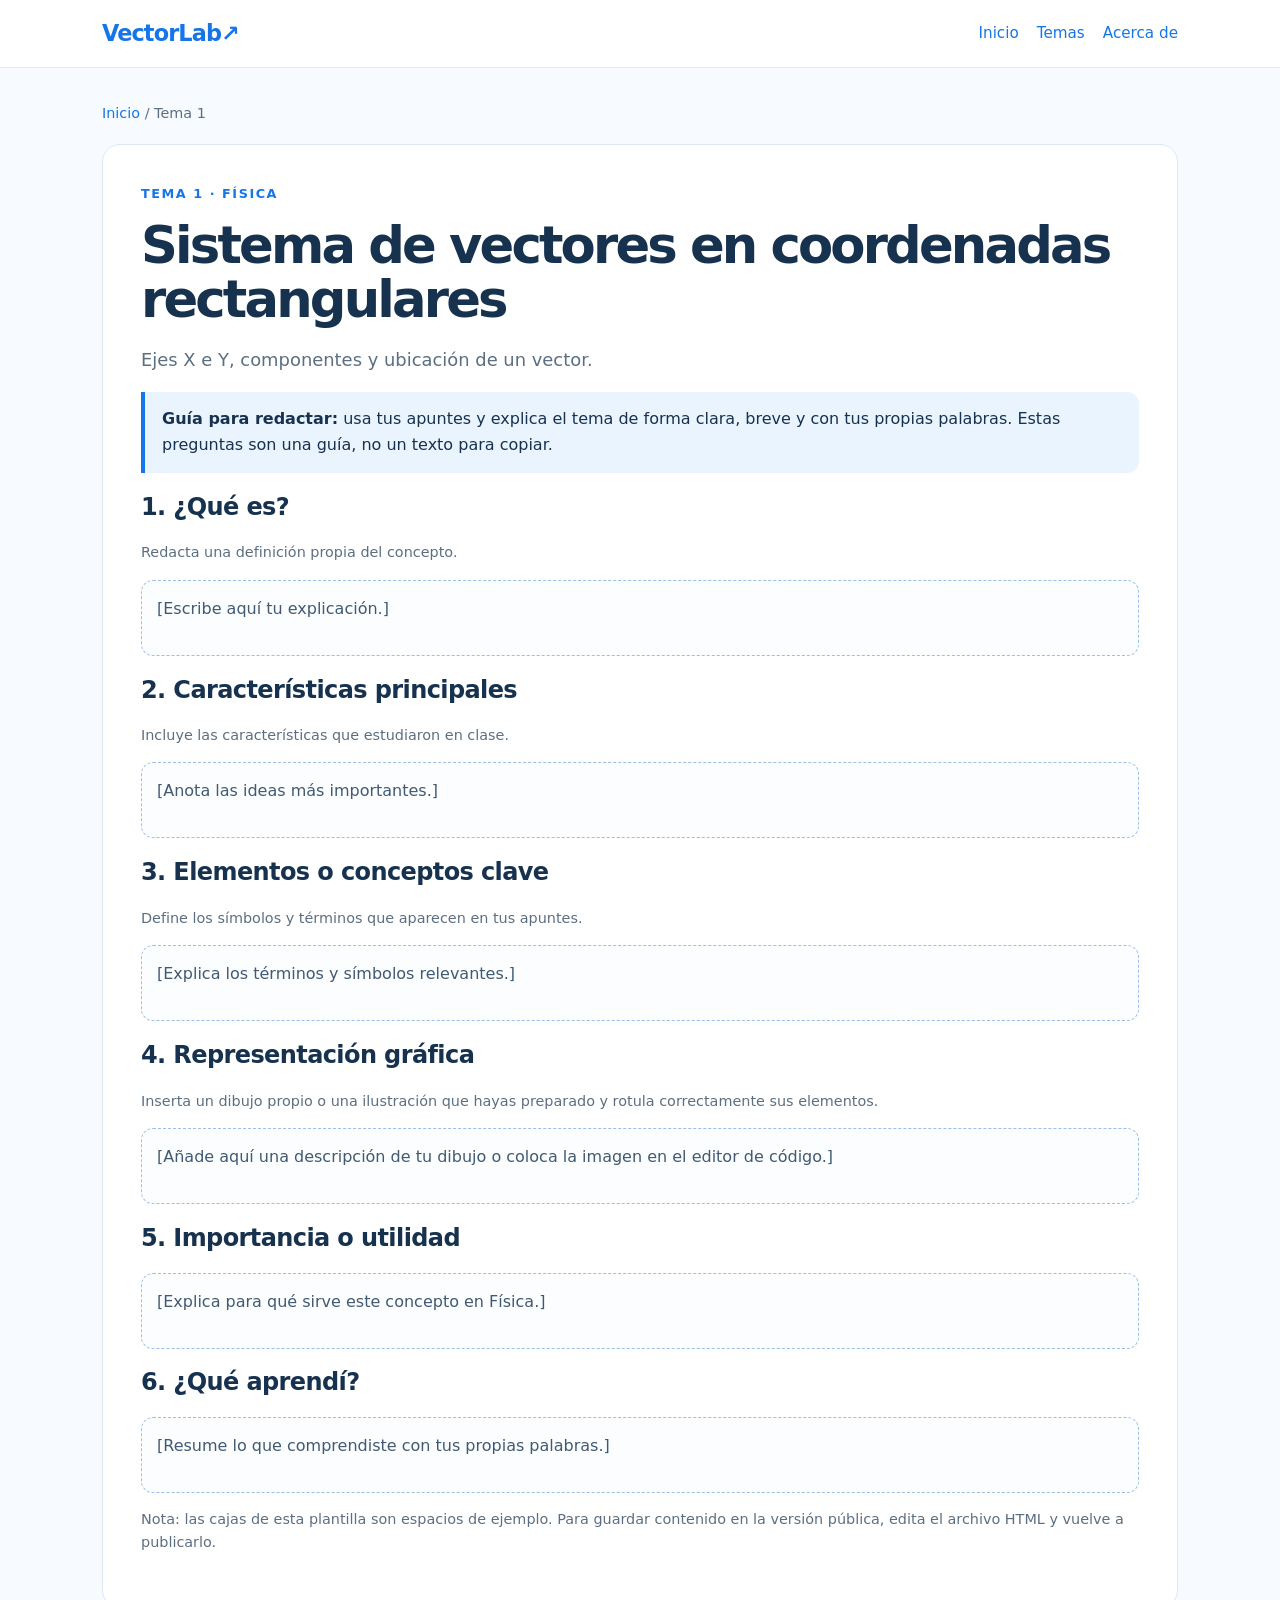
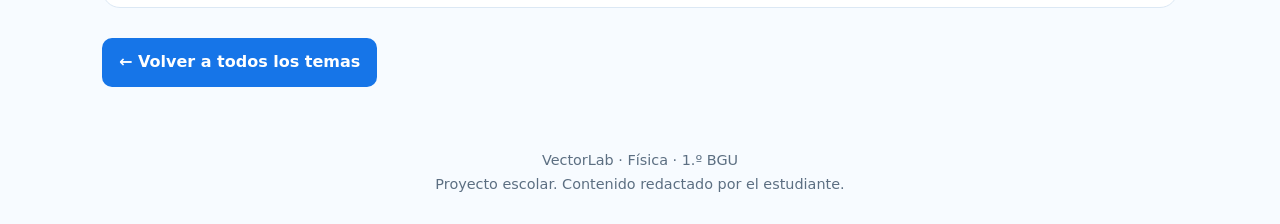
==== tema1-rectangulares.html @ b000e473 "Add files via upload" ====
<!doctype html><html lang="es"><head><meta charset="utf-8"><meta name="viewport" content="width=device-width, initial-scale=1"><title>Sistema de vectores en coordenadas rectangulares | VectorLab</title><link rel="stylesheet" href="estilos.css"></head><body><header><div class="nav"><a class="logo" href="index.html">VectorLab<span aria-hidden="true">↗</span></a><nav><a href="index.html">Inicio</a><a href="index.html#temas">Temas</a><a href="acerca.html">Acerca de</a></nav></div></header><main><div class="breadcrumb"><a href="index.html">Inicio</a> / Tema 1</div><section class="panel"><div class="kicker">Tema 1 · Física</div><h1 style="font-size:clamp(2rem,5vw,3.2rem)">Sistema de vectores en coordenadas rectangulares</h1><p class="lead">Ejes X e Y, componentes y ubicación de un vector.</p><div class="prompt"><strong>Guía para redactar:</strong> usa tus apuntes y explica el tema de forma clara, breve y con tus propias palabras. Estas preguntas son una guía, no un texto para copiar.</div><h2>1. ¿Qué es?</h2><p class="small">Redacta una definición propia del concepto.</p><div class="editable" contenteditable="true">[Escribe aquí tu explicación.]</div><h2>2. Características principales</h2><p class="small">Incluye las características que estudiaron en clase.</p><div class="editable" contenteditable="true">[Anota las ideas más importantes.]</div><h2>3. Elementos o conceptos clave</h2><p class="small">Define los símbolos y términos que aparecen en tus apuntes.</p><div class="editable" contenteditable="true">[Explica los términos y símbolos relevantes.]</div><h2>4. Representación gráfica</h2><p class="small">Inserta un dibujo propio o una ilustración que hayas preparado y rotula correctamente sus elementos.</p><div class="editable" contenteditable="true">[Añade aquí una descripción de tu dibujo o coloca la imagen en el editor de código.]</div><h2>5. Importancia o utilidad</h2><div class="editable" contenteditable="true">[Explica para qué sirve este concepto en Física.]</div><h2>6. ¿Qué aprendí?</h2><div class="editable" contenteditable="true">[Resume lo que comprendiste con tus propias palabras.]</div><p class="small">Nota: las cajas de esta plantilla son espacios de ejemplo. Para guardar contenido en la versión pública, edita el archivo HTML y vuelve a publicarlo.</p></section><p><a class="button" href="index.html">← Volver a todos los temas</a></p></main><footer>VectorLab · Física · 1.º BGU<br><span class="small">Proyecto escolar. Contenido redactado por el estudiante.</span></footer></body></html>
---- estilos.css ----
:root{--blue:#1675e8;--blue2:#eaf4ff;--ink:#17324f;--muted:#5c6f82;--line:#dce8f4;--white:#fff}
*{box-sizing:border-box}
body{margin:0;font-family:Inter,system-ui,-apple-system,Segoe UI,Roboto,Arial,sans-serif;color:var(--ink);background:#f7fbff;line-height:1.65}
a{color:var(--blue);text-decoration:none}
a:hover{text-decoration:underline}
header{background:white;border-bottom:1px solid var(--line);position:sticky;top:0;z-index:5}
.nav{max-width:1120px;margin:auto;padding:15px 22px;display:flex;align-items:center;justify-content:space-between;gap:16px}
.logo{font-size:1.4rem;font-weight:800;letter-spacing:-.04em;color:var(--blue)}
nav{display:flex;gap:18px;flex-wrap:wrap;font-size:.95rem}
main{max-width:1120px;margin:34px auto;padding:0 22px}
.hero{display:grid;grid-template-columns:1.2fr .8fr;gap:26px;align-items:center;background:white;border:1px solid var(--line);border-radius:22px;padding:clamp(24px,5vw,58px);box-shadow:0 12px 35px #164b7a0a}
.kicker{color:var(--blue);font-weight:750;text-transform:uppercase;letter-spacing:.12em;font-size:.8rem}
h1{font-size:clamp(2.4rem,6vw,4.2rem);line-height:1.05;letter-spacing:-.055em;margin:.3em 0}
h2{line-height:1.2;letter-spacing:-.025em}
.lead{font-size:1.12rem;color:var(--muted);max-width:620px}
.button{display:inline-block;background:var(--blue);color:white;padding:11px 17px;border-radius:10px;font-weight:700;margin-top:10px}
.button:hover{background:#0e5fc2;text-decoration:none}
.vector-art{width:100%;max-width:350px;margin:auto;display:block}
.section-title{margin:42px 0 15px}
.grid{display:grid;grid-template-columns:repeat(3,minmax(0,1fr));gap:16px}
.topic{background:white;border:1px solid var(--line);border-radius:16px;padding:21px;display:flex;flex-direction:column;min-height:230px}
.num{display:grid;place-items:center;width:34px;height:34px;background:var(--blue2);color:var(--blue);border-radius:10px;font-weight:800}
.topic h3{margin:14px 0 8px;line-height:1.25}
.topic p{color:var(--muted);margin:0 0 14px;font-size:.95rem}
.topic a{margin-top:auto;font-weight:750}
.panel{background:white;border:1px solid var(--line);border-radius:18px;padding:clamp(22px,4vw,38px);margin-bottom:20px}
.breadcrumb{font-size:.9rem;color:var(--muted);margin-bottom:18px}
.prompt{background:var(--blue2);border-left:4px solid var(--blue);padding:14px 17px;border-radius:0 12px 12px 0;margin:15px 0}
.editable{border:1px dashed #9bbfe8;background:#fbfdff;border-radius:12px;padding:15px;min-height:76px;color:#415a72}
.editable:focus{outline:2px solid #9ccaff}
.label{font-size:.82rem;text-transform:uppercase;letter-spacing:.07em;color:var(--blue);font-weight:800;margin:18px 0 8px}
footer{text-align:center;padding:28px 20px;color:var(--muted);font-size:.9rem}
.small{font-size:.9rem;color:var(--muted)}
@media(max-width:760px){.hero{grid-template-columns:1fr}.vector-art{max-width:240px}.grid{grid-template-columns:1fr}.nav{align-items:flex-start;flex-direction:column}main{margin-top:20px}}
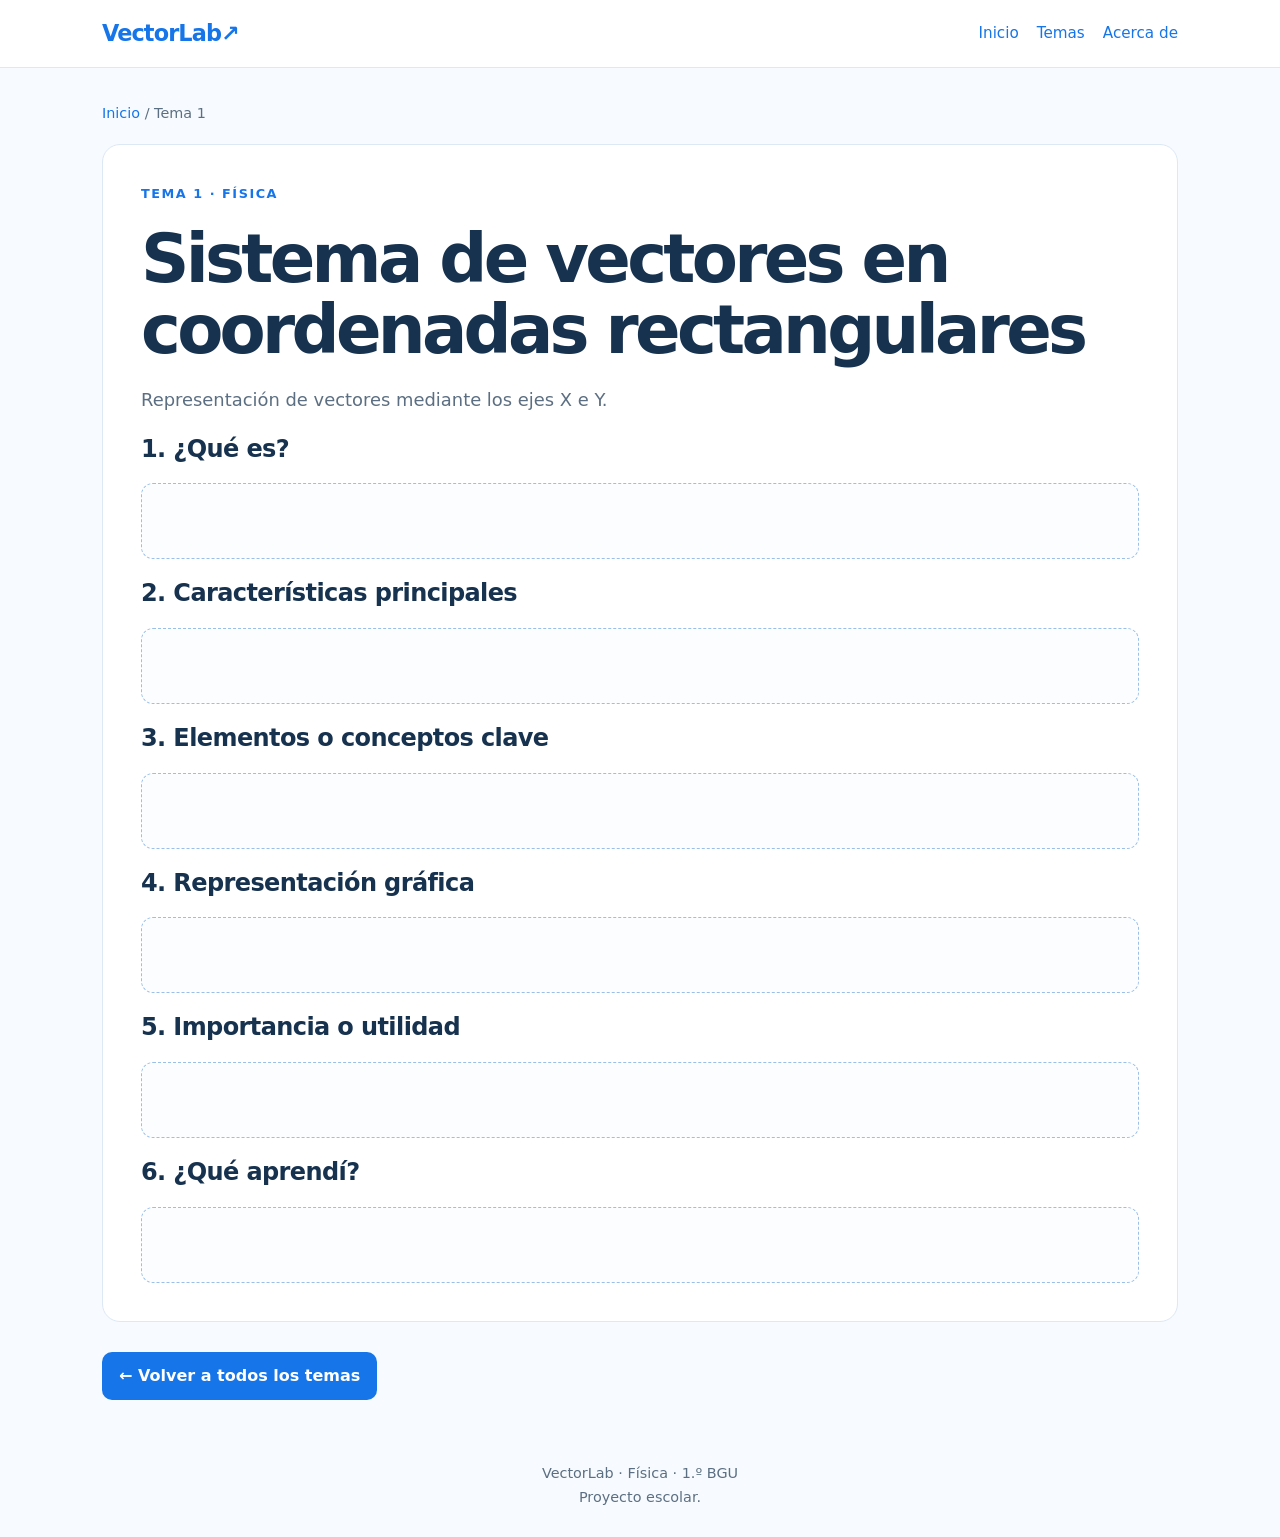
==== commit b5b76666: "Update tema1-rectangulares.html" ====
--- a/tema1-rectangulares.html
+++ b/tema1-rectangulares.html
@@ -1 +1,37 @@
-<!doctype html><html lang="es"><head><meta charset="utf-8"><meta name="viewport" content="width=device-width, initial-scale=1"><title>Sistema de vectores en coordenadas rectangulares | VectorLab</title><link rel="stylesheet" href="estilos.css"></head><body><header><div class="nav"><a class="logo" href="index.html">VectorLab<span aria-hidden="true">↗</span></a><nav><a href="index.html">Inicio</a><a href="index.html#temas">Temas</a><a href="acerca.html">Acerca de</a></nav></div></header><main><div class="breadcrumb"><a href="index.html">Inicio</a> / Tema 1</div><section class="panel"><div class="kicker">Tema 1 · Física</div><h1 style="font-size:clamp(2rem,5vw,3.2rem)">Sistema de vectores en coordenadas rectangulares</h1><p class="lead">Ejes X e Y, componentes y ubicación de un vector.</p><div class="prompt"><strong>Guía para redactar:</strong> usa tus apuntes y explica el tema de forma clara, breve y con tus propias palabras. Estas preguntas son una guía, no un texto para copiar.</div><h2>1. ¿Qué es?</h2><p class="small">Redacta una definición propia del concepto.</p><div class="editable" contenteditable="true">[Escribe aquí tu explicación.]</div><h2>2. Características principales</h2><p class="small">Incluye las características que estudiaron en clase.</p><div class="editable" contenteditable="true">[Anota las ideas más importantes.]</div><h2>3. Elementos o conceptos clave</h2><p class="small">Define los símbolos y términos que aparecen en tus apuntes.</p><div class="editable" contenteditable="true">[Explica los términos y símbolos relevantes.]</div><h2>4. Representación gráfica</h2><p class="small">Inserta un dibujo propio o una ilustración que hayas preparado y rotula correctamente sus elementos.</p><div class="editable" contenteditable="true">[Añade aquí una descripción de tu dibujo o coloca la imagen en el editor de código.]</div><h2>5. Importancia o utilidad</h2><div class="editable" contenteditable="true">[Explica para qué sirve este concepto en Física.]</div><h2>6. ¿Qué aprendí?</h2><div class="editable" contenteditable="true">[Resume lo que comprendiste con tus propias palabras.]</div><p class="small">Nota: las cajas de esta plantilla son espacios de ejemplo. Para guardar contenido en la versión pública, edita el archivo HTML y vuelve a publicarlo.</p></section><p><a class="button" href="index.html">← Volver a todos los temas</a></p></main><footer>VectorLab · Física · 1.º BGU<br><span class="small">Proyecto escolar. Contenido redactado por el estudiante.</span></footer></body></html>+<!doctype html>
+<html lang="es">
+<head>
+<meta charset="utf-8">
+<meta name="viewport" content="width=device-width, initial-scale=1">
+<title>Sistema de vectores en coordenadas rectangulares | VectorLab</title>
+<link rel="stylesheet" href="estilos.css">
+</head>
+<body>
+<header><div class="nav">
+<a class="logo" href="index.html">VectorLab<span aria-hidden="true">↗</span></a>
+<nav><a href="index.html">Inicio</a><a href="index.html#temas">Temas</a><a href="acerca.html">Acerca de</a></nav>
+</div></header>
+<main>
+<div class="breadcrumb"><a href="index.html">Inicio</a> / Tema 1</div>
+<section class="panel">
+<div class="kicker">Tema 1 · Física</div>
+<h1>Sistema de vectores en coordenadas rectangulares</h1>
+<p class="lead">Representación de vectores mediante los ejes X e Y.</p>
+<h2>1. ¿Qué es?</h2>
+<div class="editable" contenteditable="true"></div>
+<h2>2. Características principales</h2>
+<div class="editable" contenteditable="true"></div>
+<h2>3. Elementos o conceptos clave</h2>
+<div class="editable" contenteditable="true"></div>
+<h2>4. Representación gráfica</h2>
+<div class="editable" contenteditable="true"></div>
+<h2>5. Importancia o utilidad</h2>
+<div class="editable" contenteditable="true"></div>
+<h2>6. ¿Qué aprendí?</h2>
+<div class="editable" contenteditable="true"></div>
+</section>
+<p><a class="button" href="index.html">← Volver a todos los temas</a></p>
+</main>
+<footer>VectorLab · Física · 1.º BGU<br><span class="small">Proyecto escolar.</span></footer>
+</body>
+</html>
